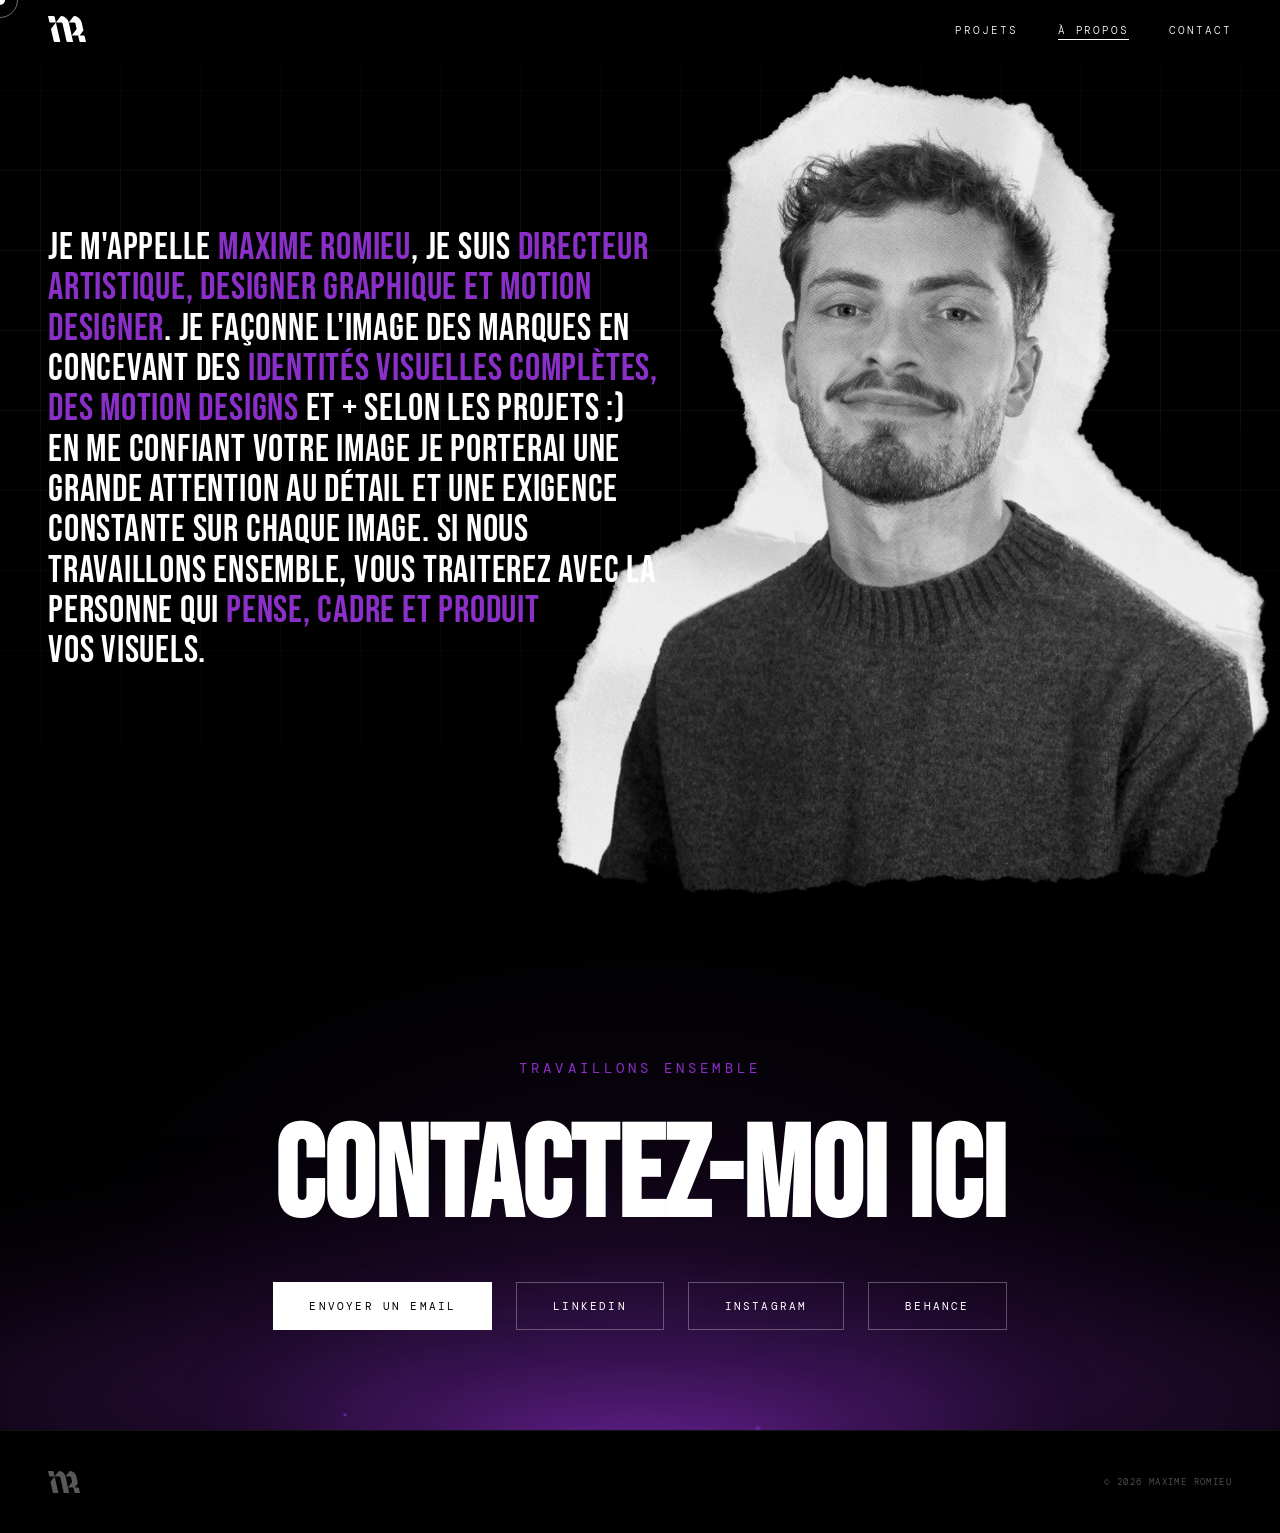
==== a-propos.html @ 995677d9 "Patch 12 Avril" ====
<!DOCTYPE html>
<html lang="fr">
<head>
<meta charset="UTF-8">
<meta name="viewport" content="width=device-width, initial-scale=1.0">
<meta name="description" content="À propos de Maxime Romieu — Directeur Artistique, Designer Graphique et Motion Designer basé en France.">
<title>À propos | Maxime Romieu</title>
<link rel="icon" type="image/png" sizes="32x32" href="favicon.png">
<link rel="shortcut icon" href="favicon.png">
<link rel="apple-touch-icon" href="favicon.png">
<link rel="preconnect" href="https://fonts.googleapis.com">
<link rel="preconnect" href="https://fonts.gstatic.com" crossorigin>
<link href="https://fonts.googleapis.com/css2?family=Bebas+Neue&family=Cormorant+Garamond:ital,wght@0,300;0,400;1,300;1,400&family=DM+Mono:wght@300;400;500&family=Playfair+Display:ital,wght@1,900&display=swap" rel="stylesheet">
<link rel="stylesheet" href="style.css">
<style>
@font-face{font-family:'Piepie';src:url('fonts/Piepie-W01-Regular.ttf') format('truetype');font-weight:400;font-style:normal}
@font-face{font-family:'SloopScriptPro';src:url('fonts/sloop-script-pro-bold.otf') format('opentype');font-weight:700;font-style:normal}
@font-face{font-family:'NeueHaasGrotesk';src:url('fonts/NeueHaasDisplayMediu.ttf') format('truetype');font-weight:500;font-style:normal}
*,*::before,*::after{margin:0;padding:0;box-sizing:border-box}
:root{--bg:#000000;--cream:#ffffff;--warm:#e06060;--accent:#8b2fc9;--dark:#1a1714}
html{scroll-behavior:smooth}
body{background:var(--bg);color:var(--cream);font-family:'Cormorant Garamond',serif;cursor:none;overflow-x:hidden}
#cursor{position:fixed;width:10px;height:10px;background:var(--cream);border-radius:50%;pointer-events:none;z-index:9999;transform:translate(-50%,-50%);transition:transform .1s,width .3s,height .3s;mix-blend-mode:difference}
#cursor-ring{position:fixed;width:36px;height:36px;border:1px solid rgba(232,224,213,.5);border-radius:50%;pointer-events:none;z-index:9998;transform:translate(-50%,-50%);transition:transform .18s ease-out,width .3s,height .3s}
body:has(a:hover) #cursor{width:6px;height:6px}
body:has(a:hover) #cursor-ring{width:60px;height:60px;border-color:var(--accent)}
nav{position:fixed;top:0;width:100%;z-index:100;display:flex;justify-content:space-between;align-items:center;padding:16px 48px;background:#000}
.nav-logo{text-decoration:none;display:flex;align-items:center}.nav-logo-img{height:26px;width:auto;display:block}
.nav-links{display:flex;gap:40px;list-style:none;margin-left:auto}
.nav-links a{font-family:'DM Mono',monospace;font-size:.68rem;font-weight:300;letter-spacing:.18em;text-transform:uppercase;color:var(--cream);text-decoration:none;position:relative;transition:color .3s}
.nav-links a::after{content:'';position:absolute;bottom:-3px;left:0;width:0;height:1px;background:var(--cream);transition:width .4s ease}
.nav-links a:hover::after,.nav-links a.active::after{width:100%}
.nav-links a.active{color:var(--cream)}
.nav-cta{font-family:'DM Mono',monospace;font-size:.65rem;letter-spacing:.2em;text-transform:uppercase;color:var(--bg);background:var(--cream);padding:10px 20px;text-decoration:none;transition:background .3s,color .3s}
.nav-cta:hover{background:var(--accent);color:var(--cream)}

/* ── HERO ── */
#about-hero{min-height:100vh;display:flex;flex-direction:column;justify-content:flex-end;padding:0 48px 80px;position:relative;overflow:hidden;isolation:isolate;background:#000}
.hero-bg{position:absolute;inset:0;background:linear-gradient(to bottom,transparent 45%,#000 100%);z-index:0}
.hero-grid{position:absolute;inset:0;background-image:linear-gradient(rgba(232,224,213,.05) 1px,transparent 1px),linear-gradient(90deg,rgba(232,224,213,.05) 1px,transparent 1px);background-size:80px 80px;background-position:center center;z-index:0;-webkit-mask-image:linear-gradient(to bottom,transparent 0%,black 20%,black 45%,transparent 100%);mask-image:linear-gradient(to bottom,transparent 0%,black 20%,black 45%,transparent 100%)}
.hero-flicker-a,.hero-flicker-b,.hero-flicker-c{position:absolute;bottom:-80px;left:50%;transform:translateX(-50%);border-radius:50%;pointer-events:none}
.hero-flicker-a{width:140%;height:320px;background:rgba(139,47,201,.28);filter:blur(100px);animation:flicker1 12s ease-in-out infinite}
.hero-flicker-b{width:900px;height:200px;background:rgba(139,47,201,.38);filter:blur(75px);animation:flicker2 9s ease-in-out infinite}
.hero-flicker-c{width:460px;height:120px;background:rgba(139,47,201,.5);filter:blur(50px);animation:flicker3 7s ease-in-out infinite}
#hero-embers-canvas{position:absolute;inset:0;width:100%;height:100%;pointer-events:none;z-index:2}
.hero-deco{position:absolute;left:-2%;bottom:-4%;height:clamp(14rem,54vw,56rem);width:auto;opacity:.18;z-index:0;pointer-events:none;user-select:none}
.hero-profile{position:absolute;right:0;bottom:0;height:92%;width:auto;object-fit:contain;object-position:bottom right;z-index:1;opacity:0;animation:fadeIn 1.2s .4s forwards;pointer-events:none;transform-origin:center center;transition:transform .12s ease-out;will-change:transform}
.hero-profile-overlay{position:absolute;right:0;bottom:0;height:92%;width:50%;z-index:4;cursor:none}

/* ── ABOUT CONTENT ── */
.about-eyebrow{font-family:'Bebas Neue',sans-serif;font-size:clamp(4rem,8vw,9rem);line-height:.9;letter-spacing:.04em;color:var(--cream);margin-bottom:16px}
.about-content{position:absolute;top:50%;transform:translateY(-50%);left:48px;max-width:48%;z-index:3}
.about-bio p{font-family:'Bebas Neue',sans-serif;font-size:clamp(1.6rem,3vw,2.8rem);line-height:1.05;letter-spacing:.02em;color:var(--cream)}
.about-bio em{font-style:normal;color:var(--accent)}

/* ── IDENTITY STRIP ── */
.about-identity{padding:80px 48px;text-align:right;position:relative;border-top:1px solid rgba(232,224,213,.08)}
.about-identity-name{font-family:'Bebas Neue',sans-serif;font-size:clamp(3rem,7vw,8rem);line-height:.9;letter-spacing:.02em;color:var(--cream)}
.about-identity-role{font-family:'Cormorant Garamond',serif;font-style:italic;font-size:clamp(1rem,1.8vw,1.4rem);color:var(--warm);margin-top:10px}

/* ── CONTACT ── */
#contact{padding:160px 48px 100px;text-align:center;position:relative;overflow:hidden}
.contact-bg{position:absolute;inset:0;background:radial-gradient(ellipse at 50% 70%,rgba(139,47,201,.12) 0%,transparent 65%)}
.contact-flicker-a,.contact-flicker-b,.contact-flicker-c{position:absolute;bottom:-80px;left:50%;transform:translateX(-50%);border-radius:50%;pointer-events:none}
.contact-flicker-a{width:120%;height:220px;background:rgba(139,47,201,.28);filter:blur(80px);animation:flicker1 12s ease-in-out infinite}
.contact-flicker-b{width:700px;height:140px;background:rgba(139,47,201,.38);filter:blur(60px);animation:flicker2 9s ease-in-out infinite}
.contact-flicker-c{width:340px;height:80px;background:rgba(139,47,201,.5);filter:blur(40px);animation:flicker3 7s ease-in-out infinite}
#embers-canvas{position:absolute;inset:0;width:100%;height:100%;pointer-events:none;z-index:2}
.contact-eyebrow{font-family:'DM Mono',monospace;font-size:.85rem;letter-spacing:.3em;text-transform:uppercase;color:var(--accent);margin-bottom:48px}
.contact-title{font-family:'Bebas Neue',sans-serif;font-size:clamp(4rem,10vw,12rem);line-height:.85;color:var(--cream);margin-bottom:48px;position:relative;z-index:1}
.contact-links{display:flex;gap:24px;justify-content:center;flex-wrap:wrap;position:relative;z-index:1}
.contact-btn{display:inline-flex;align-items:center;gap:10px;font-family:'DM Mono',monospace;font-size:.68rem;letter-spacing:.2em;text-transform:uppercase;color:var(--bg);background:var(--cream);padding:16px 36px;text-decoration:none;transition:background .3s,color .3s,transform .3s}
.contact-btn:hover{background:var(--accent);color:var(--cream);transform:translateY(-2px)}
.contact-btn.outline{background:transparent;color:var(--cream);border:1px solid rgba(255,255,255,.3)}
.contact-btn.outline:hover{background:var(--accent);color:var(--cream);border-color:var(--accent)}

/* ── FOOTER ── */
footer{padding:40px 48px;border-top:1px solid rgba(232,224,213,.08);display:flex;justify-content:space-between;align-items:center}
.footer-logo{height:22px;width:auto;opacity:.35;filter:brightness(10)}
footer p{font-family:'DM Mono',monospace;font-size:.58rem;letter-spacing:.15em;color:rgba(255,255,255,.3);text-transform:uppercase}

/* ── REVEAL ── */
.reveal{opacity:0;transform:translateY(24px);transition:opacity .8s ease,transform .8s ease}
.reveal.visible{opacity:1;transform:translateY(0)}
.reveal-delay-1{transition-delay:.12s}
.reveal-delay-2{transition-delay:.22s}

/* ── ANIMATIONS ── */
@keyframes fadeIn{to{opacity:1}}
@keyframes flicker1{0%{opacity:.28;transform:translateX(-50%) scaleX(1)}8%{opacity:.22;transform:translateX(-51%) scaleX(.97)}19%{opacity:.3;transform:translateX(-49%) scaleX(1.03)}27%{opacity:.18;transform:translateX(-52%) scaleX(.93)}41%{opacity:.26;transform:translateX(-50%) scaleX(1.01)}55%{opacity:.14;transform:translateX(-51%) scaleX(.96)}63%{opacity:.3;transform:translateX(-49%) scaleX(1.04)}74%{opacity:.2;transform:translateX(-50%) scaleX(.98)}88%{opacity:.28;transform:translateX(-51%) scaleX(1.02)}100%{opacity:.28;transform:translateX(-50%) scaleX(1)}}
@keyframes flicker2{0%{opacity:.4;transform:translateX(-50%) scaleX(1)}11%{opacity:.28;transform:translateX(-51%) scaleX(.92)}24%{opacity:.44;transform:translateX(-48%) scaleX(1.06)}36%{opacity:.22;transform:translateX(-52%) scaleX(.9)}49%{opacity:.38;transform:translateX(-50%) scaleX(1.03)}61%{opacity:.18;transform:translateX(-51%) scaleX(.95)}73%{opacity:.42;transform:translateX(-49%) scaleX(1.05)}86%{opacity:.24;transform:translateX(-50%) scaleX(.97)}100%{opacity:.4;transform:translateX(-50%) scaleX(1)}}
@keyframes flicker3{0%{opacity:.55;transform:translateX(-50%) scaleX(1)}14%{opacity:.32;transform:translateX(-49%) scaleX(.88)}29%{opacity:.6;transform:translateX(-51%) scaleX(1.09)}43%{opacity:.28;transform:translateX(-50%) scaleX(.92)}58%{opacity:.5;transform:translateX(-49%) scaleX(1.06)}70%{opacity:.22;transform:translateX(-51%) scaleX(.86)}84%{opacity:.55;transform:translateX(-50%) scaleX(1.08)}100%{opacity:.55;transform:translateX(-50%) scaleX(1)}}

.burger{display:none;flex-direction:column;justify-content:space-between;width:28px;height:18px;background:none;border:none;cursor:pointer;padding:0;z-index:101}
.burger span{display:block;width:100%;height:1px;background:var(--cream);transition:transform .35s cubic-bezier(.16,1,.3,1),opacity .25s,width .35s}
.burger.active span:nth-child(1){transform:translateY(8.5px) rotate(45deg)}
.burger.active span:nth-child(2){opacity:0;width:0}
.burger.active span:nth-child(3){transform:translateY(-8.5px) rotate(-45deg)}
.mobile-menu{position:fixed;inset:0;z-index:99;background:#000;display:flex;flex-direction:column;align-items:center;justify-content:center;pointer-events:none;opacity:0;transform:translateY(-12px);transition:opacity .4s cubic-bezier(.16,1,.3,1),transform .4s cubic-bezier(.16,1,.3,1)}
.mobile-menu.open{opacity:1;transform:translateY(0);pointer-events:all}
.mobile-links{list-style:none;display:flex;flex-direction:column;align-items:center;gap:8px;margin-bottom:48px}
.mobile-link{font-family:'Bebas Neue',sans-serif;font-size:clamp(3rem,14vw,5.5rem);line-height:1;letter-spacing:.04em;color:var(--cream);text-decoration:none;display:block;transition:color .25s}
.mobile-link:hover{color:var(--accent)}
.mobile-cta{font-family:'DM Mono',monospace;font-size:.65rem;letter-spacing:.2em;text-transform:uppercase;color:var(--bg);background:var(--cream);padding:14px 32px;text-decoration:none;transition:background .3s,color .3s}
.mobile-cta:hover{background:var(--accent);color:var(--cream)}
@media(max-width:768px){
  #cursor,#cursor-ring{display:none}
  body{cursor:auto}
  .hero-profile-overlay{display:none}
  nav{padding:20px 24px}.nav-links{display:none}.nav-cta{display:none}.burger{display:flex}
  #about-hero{padding:100px 24px 60px;min-height:auto;flex-direction:column;justify-content:flex-start}
  .hero-profile{position:relative;right:auto;bottom:auto;width:90%;height:auto;margin:24px auto 0;opacity:1;animation:none}
  .about-content{position:relative;top:auto;transform:none;left:auto;max-width:100%;padding-top:96px}
  .about-bio p{font-size:clamp(1.05rem,4.2vw,1.4rem);line-height:1.5;text-align:justify}
  .about-socials{flex-direction:column}
  .about-identity{padding:60px 24px;text-align:center}
  #contact{padding:100px 24px 80px}
  footer{padding:32px 24px;flex-direction:column;gap:20px;text-align:center}
}
</style>
</head>
<body>
<div id="cursor"></div>
<div id="cursor-ring"></div>
<nav>
  <a href="index.html" class="nav-logo"><img src="SVG/logo.svg" alt="Maxime Romieu" class="nav-logo-img"></a>
  <ul class="nav-links">
    <li><a href="index.html#work">Projets</a></li>
    <li><a href="a-propos.html" class="active">À propos</a></li>
    <li><a href="index.html#contact">Contact</a></li>
  </ul>
  <button class="burger" id="burger" aria-label="Menu" aria-expanded="false">
    <span></span><span></span><span></span>
  </button>
</nav>
<div class="mobile-menu" id="mobile-menu" aria-hidden="true">
  <ul class="mobile-links">
    <li><a href="index.html#work" class="mobile-link">Projets</a></li>
    <li><a href="a-propos.html" class="mobile-link">À propos</a></li>
    <li><a href="index.html#contact" class="mobile-link">Contact</a></li>
  </ul>
  <a href="https://www.behance.net/maximeromieu" target="_blank" rel="noopener" class="mobile-cta">Voir Behance</a>
</div>

<section id="about-hero">
  <div class="hero-bg"></div>
  <div class="hero-grid"></div>
<img src="profile cutted paper.webp" alt="Maxime Romieu" class="hero-profile">

  <div class="about-content">
<div class="about-bio reveal reveal-delay-1">
      <p>Je m'appelle <span id="name-anim" style="color:#8b2fc9">Maxime Romieu</span>, je suis <span style="color:#8b2fc9">Directeur Artistique, Designer Graphique et Motion Designer</span>. Je façonne l'image des marques en concevant des <span style="color:#8b2fc9">identités visuelles complètes, des Motion Designs</span> et + selon les projets&nbsp;:)<br>En me confiant votre image je porterai une grande attention au détail et une exigence constante sur chaque image. Si nous travaillons ensemble, vous traiterez avec la personne qui <em>pense, cadre et produit</em> vos visuels.</p>
    </div>
  </div>
</section>

<section id="contact">
  <div class="contact-bg"></div>
  <p class="contact-eyebrow reveal">Travaillons ensemble</p>
  <h2 class="contact-title reveal">Contactez-moi ici</h2>
  <div class="contact-flicker-a"></div>
  <div class="contact-flicker-b"></div>
  <div class="contact-flicker-c"></div>
  <canvas id="embers-canvas"></canvas>
  <div class="contact-links reveal reveal-delay-1">
    <a href="mailto:mromieupro@gmail.com" class="contact-btn">Envoyer un email</a>
    <a href="https://www.linkedin.com/in/maximeromieu/" target="_blank" rel="noopener" class="contact-btn outline">LinkedIn</a>
    <a href="https://instagram.com/maxime.romieu" target="_blank" rel="noopener" class="contact-btn outline">Instagram</a>
    <a href="https://www.behance.net/maximeromieu" target="_blank" rel="noopener" class="contact-btn outline">Behance</a>
  </div>
</section>

<footer>
  <img src="SVG/logo.svg" alt="Maxime Romieu" class="footer-logo">
  <p>&copy; 2026 Maxime Romieu</p>
</footer>

<script>
// Burger menu
(function(){
  var burger=document.getElementById('burger');
  var menu=document.getElementById('mobile-menu');
  if(!burger||!menu)return;
  function toggleMenu(open){
    burger.classList.toggle('active',open);
    menu.classList.toggle('open',open);
    burger.setAttribute('aria-expanded',open);
    menu.setAttribute('aria-hidden',!open);
    document.body.style.overflow=open?'hidden':'';
  }
  burger.addEventListener('click',function(){toggleMenu(!menu.classList.contains('open'));});
  menu.querySelectorAll('.mobile-link,.mobile-cta').forEach(function(el){
    el.addEventListener('click',function(){toggleMenu(false);});
  });
})();
// Curseur personnalisé
const cursor=document.getElementById('cursor');
const ring=document.getElementById('cursor-ring');
let mx=0,my=0,rx=0,ry=0;
document.addEventListener('mousemove',function(e){mx=e.clientX;my=e.clientY;});
function animateCursor(){cursor.style.left=mx+'px';cursor.style.top=my+'px';rx+=(mx-rx)*.12;ry+=(my-ry)*.12;ring.style.left=rx+'px';ring.style.top=ry+'px';requestAnimationFrame(animateCursor);}
animateCursor();
// Animations au défilement
const io=new IntersectionObserver(function(entries){entries.forEach(function(e){if(e.isIntersecting)e.target.classList.add('visible');});},{threshold:.12});
document.querySelectorAll('.reveal').forEach(function(el){io.observe(el);});
// Braises
function initEmbers(canvasId,section,faClass,fbClass,fcClass){
  var canvas=document.getElementById(canvasId);
  if(!canvas||!section)return;
  var ctx=canvas.getContext('2d');
  var embers=[];
  function resize(){canvas.width=canvas.offsetWidth;canvas.height=canvas.offsetHeight;}
  resize();
  window.addEventListener('resize',resize);
  var fa=section.querySelector(faClass);
  var fb=section.querySelector(fbClass);
  var fc=section.querySelector(fcClass);
  var mouseX=-1,mouseY=-1;
  var tlx=50,tly=0,clx=50,cly=0;
  section.addEventListener('mousemove',function(e){
    var r=canvas.getBoundingClientRect();
    mouseX=e.clientX-r.left;mouseY=e.clientY-r.top;
    tlx=(mouseX/canvas.width)*100;
    tly=((mouseY/canvas.height)-1)*60;
  });
  section.addEventListener('mouseleave',function(){mouseX=-1;mouseY=-1;tlx=50;tly=0;});
  function spawn(){
    embers.push({x:canvas.width*(.2+Math.random()*.6),y:canvas.height+4,vx:(Math.random()-.5)*.4,vy:-(Math.random()*.6+.3),size:Math.random()*2.6+.7,opacity:Math.random()*.5+.3,drift:Math.random()*Math.PI*2,driftSpeed:Math.random()*.015+.005,life:1});
  }
  var spawnTimer=0;
  function tick(){
    ctx.clearRect(0,0,canvas.width,canvas.height);
    clx+=(tlx-clx)*.04;cly+=(tly-cly)*.04;
    var ox=(clx-50)*0.55;
    if(fa)fa.style.transform='translateX(calc(-50% + '+ox.toFixed(1)+'px)) translateY('+cly.toFixed(1)+'px)';
    if(fb)fb.style.transform='translateX(calc(-50% + '+(ox*.7).toFixed(1)+'px)) translateY('+(cly*.6).toFixed(1)+'px)';
    if(fc)fc.style.transform='translateX(calc(-50% + '+(ox*.4).toFixed(1)+'px)) translateY('+(cly*.3).toFixed(1)+'px)';
    spawnTimer++;
    if(spawnTimer>13){spawnTimer=0;if(Math.random()<.75)spawn();}
    for(var i=embers.length-1;i>=0;i--){
      var e=embers[i];
      e.drift+=e.driftSpeed;
      e.x+=e.vx+Math.sin(e.drift)*.35;e.y+=e.vy;e.life-=.004;
      if(e.life<=0||e.y<-10){embers.splice(i,1);continue;}
      if(mouseX>=0){var mdx=e.x-mouseX,mdy=e.y-mouseY,mdist=Math.sqrt(mdx*mdx+mdy*mdy);if(mdist<140&&mdist>0){var f=(.5/mdist);e.vx+=mdx*f*.06;e.vy+=mdy*f*.06;}}
      var alpha=e.life*e.opacity;
      ctx.beginPath();ctx.arc(e.x,e.y,e.size,0,Math.PI*2);
      ctx.fillStyle='rgba(139,47,201,'+alpha.toFixed(3)+')';
      ctx.fill();
    }
    requestAnimationFrame(tick);
  }
  tick();
}
initEmbers('embers-canvas',document.getElementById('contact'),'.contact-flicker-a','.contact-flicker-b','.contact-flicker-c');
// Tilt 3D sur la photo de profil
(function(){
  var profile=document.querySelector('.hero-profile');
  if(!profile)return;
  var overlay=document.createElement('div');
  overlay.className='hero-profile-overlay';
  document.getElementById('about-hero').appendChild(overlay);
  overlay.addEventListener('mousemove',function(e){
    var r=overlay.getBoundingClientRect();
    var x=(e.clientX-r.left)/r.width-0.5;
    var y=(e.clientY-r.top)/r.height-0.5;
    profile.style.transform='perspective(3000px) rotateY('+(-x*6)+'deg) rotateX('+(y*4)+'deg)';
  });
  overlay.addEventListener('mouseleave',function(){
    profile.style.transform='perspective(3000px) rotateY(0deg) rotateX(0deg)';
  });
})();
// Anti-veuves
(function(){
  function fixWidow(el){
    var w=document.createTreeWalker(el,NodeFilter.SHOW_TEXT);
    var last=null;
    while(w.nextNode())last=w.currentNode;
    if(last)last.textContent=last.textContent.replace(/\s+(\S+)\s*$/,'\u00A0$1');
  }
  document.querySelectorAll('.about-bio p,.contact-title').forEach(fixWidow);
})();
document.addEventListener('contextmenu',function(e){if(e.target.tagName==='IMG')e.preventDefault();});
document.addEventListener('dragstart',function(e){if(e.target.tagName==='IMG')e.preventDefault();});
</script>
</body>
</html>
---- style.css ----
.highlight-red { color: #8b2fc9; }
.hero-title span:nth-child(3) { color: #8b2fc9; }


/* ── RESET ── */
*, *::before, *::after { box-sizing: border-box; margin: 0; padding: 0; }
img { -webkit-user-drag: none; user-select: none; }

/* ── VARIABLES ── */
:root {
  --bg: #000000;
  --paper: #141414;
  --line: #2a2a2a;
  --accent: #8b2fc9;
  --text: #ffffff;
  --muted: #6b6760;
  --serif: 'DM Serif Display', Georgia, serif;
  --mono: 'DM Mono', 'Courier New', monospace;
}

/* ── BASE ── */
html { scroll-behavior: smooth; }

body {
  background: var(--bg);
  color: var(--text);
  font-family: var(--mono);
  min-height: 100vh;
  overflow-x: hidden;
}


/* ── LAYOUT ── */
.wrapper {
  max-width: 960px;
  margin: 0 auto;
  padding: 60px 40px 100px;
  position: relative;
  z-index: 1;
}

/* ── HEADER ── */
header {
  display: grid;
  grid-template-columns: 1fr 180px;
  gap: 40px;
  align-items: end;
  border-bottom: 1px solid var(--line);
  padding-bottom: 48px;
  margin-bottom: 64px;
  animation: fadeUp .8s ease both;
}

.header-text { display: flex; flex-direction: column; gap: 12px; }

.eyebrow {
  font-size: 11px;
  font-weight: 500;
  letter-spacing: .25em;
  text-transform: uppercase;
  color: var(--accent);
}

h1.name {
  font-family: var(--serif);
  font-size: clamp(48px, 8vw, 80px);
  font-weight: 400;
  line-height: .95;
}
h1.name em { font-style: italic; color: var(--accent); }

.tagline {
  font-size: 13px;
  color: var(--muted);
  letter-spacing: .05em;
  margin-top: 4px;
}

.contact-chip {
  display: inline-flex;
  align-items: center;
  gap: 8px;
  background: var(--paper);
  border: 1px solid var(--line);
  border-radius: 999px;
  padding: 6px 16px;
  font-size: 12px;
  color: var(--muted);
  margin-top: 16px;
  width: fit-content;
  text-decoration: none;
  transition: border-color .2s, color .2s;
}
.contact-chip:hover { border-color: var(--accent); color: var(--accent); }
.contact-chip::before { content: '✉'; font-size: 11px; }

/* ── PHOTO ── */
.photo-frame { position: relative; width: 180px; height: 220px; }
.photo-frame::before {
  content: '';
  position: absolute;
  inset: -8px -8px 8px 8px;
  border: 1px solid var(--accent);
  border-radius: 4px;
  z-index: 0;
}
.photo-frame img {
  position: relative; z-index: 1;
  width: 100%; height: 100%;
  object-fit: cover; border-radius: 4px;
  filter: grayscale(10%) contrast(1.05);
}
.photo-placeholder {
  position: relative; z-index: 1;
  width: 100%; height: 100%;
  background: var(--paper);
  border: 1px solid var(--line);
  border-radius: 4px;
  display: flex; align-items: center; justify-content: center;
  flex-direction: column; gap: 8px;
  color: var(--muted); font-size: 11px; letter-spacing: .1em;
}
.photo-placeholder .icon { font-size: 32px; opacity: .4; }

/* ── SECTION LABEL ── */
.section-label {
  display: flex; align-items: center; gap: 12px; margin-bottom: 36px;
}
.section-label span {
  font-size: 10px; font-weight: 500;
  letter-spacing: .3em; text-transform: uppercase; color: var(--muted);
}
.section-label::after { content: ''; flex: 1; height: 1px; background: var(--line); }

/* ── PROJECTS GRID ── */
.projects-section { margin-bottom: 64px; animation: fadeUp .8s .15s ease both; }

.projects-grid {
  display: grid;
  grid-template-columns: repeat(3, 1fr);
  gap: 2px;
}

.project-card {
  position: relative; overflow: hidden;
  aspect-ratio: 4/3; cursor: pointer;
  background: var(--paper);
  display: block; border: none; padding: 0; outline: none;
}
.project-card.featured { grid-column: 1/-1; aspect-ratio: 16/6; }

.project-card img {
  width: 100%; height: 100%;
  object-fit: cover; display: block;
  transition: transform .7s cubic-bezier(.25,.46,.45,.94), filter .7s;
  filter: grayscale(30%) brightness(.85);
  pointer-events: none;
}
.project-card:hover img { transform: scale(1.08); filter: grayscale(0%) brightness(1.05); }

/* Shimmer */
.project-card::after {
  content: '';
  position: absolute; inset: 0;
  background: linear-gradient(115deg, transparent 40%, rgba(139,47,201,.07) 50%, transparent 60%);
  transform: translateX(-100%);
  pointer-events: none; z-index: 3; transition: transform 0s;
}
.project-card:hover::after { transform: translateX(100%); transition: transform .6s ease; }

/* Accent borders */
.b-top, .b-bot {
  position: absolute; left: 0; right: 0; height: 2px;
  background: var(--accent); z-index: 4; transform: scaleX(0);
  transition: transform .4s cubic-bezier(.25,.46,.45,.94);
}
.b-top { top: 0; transform-origin: left; }
.b-bot { bottom: 0; transform-origin: right; }
.project-card:hover .b-top,
.project-card:hover .b-bot { transform: scaleX(1); }

/* Bottom strip */
.project-strip {
  position: absolute; bottom: 0; left: 0; right: 0;
  padding: 12px 16px;
  background: linear-gradient(to top, rgba(0,0,0,.75), transparent);
  display: flex; align-items: flex-end; justify-content: space-between;
  z-index: 1; transition: opacity .3s; pointer-events: none;
}
.project-card:hover .project-strip { opacity: 0; }

.proj-name { font-family: var(--serif); font-size: 15px; font-weight: 400; color: #fff; line-height: 1.2; }
.project-card.featured .proj-name { font-size: 24px; }
.proj-stats { display: flex; gap: 10px; font-size: 10px; color: rgba(255,255,255,.5); white-space: nowrap; }

/* Overlay */
.project-overlay {
  position: absolute; inset: 0;
  background: linear-gradient(to top, rgba(0,0,0,.92) 0%, rgba(0,0,0,.3) 45%, transparent 100%);
  opacity: 0; transition: opacity .45s;
  display: flex; flex-direction: column; justify-content: flex-end;
  padding: 24px; z-index: 2; pointer-events: none;
}
.project-card:hover .project-overlay { opacity: 1; }

.ov-tag {
  display: inline-block;
  background: rgba(139,47,201,.15); color: var(--accent);
  border: 1px solid rgba(139,47,201,.3);
  font-size: 9px; letter-spacing: .15em; text-transform: uppercase;
  padding: 3px 8px; border-radius: 2px;
  margin-bottom: 8px; width: fit-content;
  transform: translateY(12px); opacity: 0;
  transition: transform .35s .05s ease, opacity .35s .05s ease;
}
.ov-title {
  font-family: var(--serif); font-size: 18px; color: #fff; line-height: 1.2;
  transform: translateY(14px); opacity: 0;
  transition: transform .35s .1s ease, opacity .35s .1s ease;
}
.project-card.featured .ov-title { font-size: 26px; }
.ov-cta {
  display: inline-flex; align-items: center; gap: 6px;
  background: var(--accent); color: #0e0e0e;
  font-family: var(--mono); font-size: 10px; font-weight: 500;
  letter-spacing: .15em; text-transform: uppercase;
  padding: 8px 16px; border-radius: 2px;
  margin-top: 12px; width: fit-content;
  transform: translateY(14px); opacity: 0;
  transition: transform .35s .16s ease, opacity .35s .16s ease;
}
.project-card:hover .ov-tag,
.project-card:hover .ov-title,
.project-card:hover .ov-cta { transform: translateY(0); opacity: 1; }

/* ── LIGHTBOX ── */
.lightbox {
  position: fixed; inset: 0; z-index: 1000;
  display: flex; align-items: center; justify-content: center;
  pointer-events: none; opacity: 0; transition: opacity .4s ease;
}
.lightbox.open { opacity: 1; pointer-events: all; }

.lb-backdrop {
  position: absolute; inset: 0;
  background: rgba(0,0,0,.85);
  backdrop-filter: blur(6px);
}
.lb-panel {
  position: relative; z-index: 1;
  width: min(92vw, 980px); max-height: 92vh;
  background: var(--paper); border: 1px solid var(--line);
  border-radius: 4px; overflow: hidden;
  display: flex; flex-direction: column;
  transform: translateY(32px) scale(.97);
  transition: transform .4s cubic-bezier(.25,.46,.45,.94);
}
.lightbox.open .lb-panel { transform: translateY(0) scale(1); }

.lb-close {
  position: absolute; top: 20px; right: 20px; z-index: 10;
  background: var(--bg); border: 1px solid var(--line);
  color: var(--muted); width: 36px; height: 36px;
  border-radius: 50%; font-size: 18px; cursor: pointer;
  display: flex; align-items: center; justify-content: center;
  transition: border-color .2s, color .2s;
  font-family: var(--mono);
}
.lb-close:hover { border-color: var(--accent); color: var(--accent); }

.lb-hero { width: 100%; aspect-ratio: 16/7; overflow: hidden; flex-shrink: 0; }
.lb-hero img { width: 100%; height: 100%; object-fit: cover; display: block; }

.lb-body {
  overflow-y: auto; padding: 36px 40px 48px;
  scrollbar-width: thin; scrollbar-color: var(--line) transparent;
}
.lb-meta { display: flex; align-items: center; gap: 12px; margin-bottom: 20px; }
.lb-tag {
  background: rgba(139,47,201,.12); color: var(--accent);
  border: 1px solid rgba(139,47,201,.3);
  font-size: 9px; letter-spacing: .2em; text-transform: uppercase;
  padding: 4px 10px; border-radius: 2px;
}
.lb-date { font-size: 11px; color: var(--muted); }
.lb-title {
  font-family: var(--serif);
  font-size: clamp(28px, 4vw, 44px);
  font-weight: 400; line-height: 1;
  margin-bottom: 20px; color: var(--text);
}
.lb-desc {
  font-size: 13px; line-height: 1.8; color: #a09c95;
  max-width: 680px; margin-bottom: 36px;
  border-left: 2px solid var(--accent);
  padding-left: 20px;
}
.lb-images { display: flex; flex-direction: column; gap: 3px; }
.lb-images img { width: 100%; display: block; border-radius: 2px; }
.lb-images-grid { display: grid; grid-template-columns: 1fr 1fr; gap: 3px; }

.lb-footer {
  display: flex; align-items: center; justify-content: space-between;
  padding-top: 28px; margin-top: 36px;
  border-top: 1px solid var(--line);
}
.lb-stats { display: flex; gap: 20px; font-size: 12px; color: var(--muted); }
.lb-behance {
  display: inline-flex; align-items: center; gap: 8px;
  background: transparent; border: 1px solid var(--line);
  color: var(--muted); font-family: var(--mono);
  font-size: 10px; letter-spacing: .15em; text-transform: uppercase;
  padding: 8px 16px; border-radius: 2px; text-decoration: none;
  transition: border-color .2s, color .2s;
}
.lb-behance:hover { border-color: var(--accent); color: var(--accent); }

.lb-nav {
  position: absolute; top: 50%; transform: translateY(-50%);
  z-index: 10; background: var(--bg); border: 1px solid var(--line);
  color: var(--muted); width: 40px; height: 40px;
  border-radius: 50%; font-size: 22px; cursor: pointer;
  display: flex; align-items: center; justify-content: center;
  transition: border-color .2s, color .2s; font-family: var(--mono);
}
.lb-nav:hover { border-color: var(--accent); color: var(--accent); }
.lb-prev { left: -20px; }
.lb-next { right: -20px; }

/* ── LINKS ── */
.links-section { margin-bottom: 64px; animation: fadeUp .8s .25s ease both; }
.links-grid { display: flex; gap: 16px; flex-wrap: wrap; }

.link-card {
  display: flex; align-items: center; gap: 12px;
  background: var(--paper); border: 1px solid var(--line);
  border-radius: 6px; padding: 16px 20px;
  text-decoration: none; color: var(--text); font-size: 13px;
  transition: border-color .2s, transform .2s, background .2s;
  flex: 1; min-width: 200px;
}
.link-card:hover { border-color: var(--accent); background: #1a1a14; transform: translateY(-2px); }
.link-icon { width: 36px; height: 36px; border-radius: 6px; background: var(--line); display: flex; align-items: center; justify-content: center; font-size: 16px; }
.link-name { font-weight: 500; letter-spacing: .05em; }
.link-handle { font-size: 11px; color: var(--muted); }
.link-arrow { margin-left: auto; color: var(--muted); font-size: 16px; transition: transform .2s, color .2s; }
.link-card:hover .link-arrow { transform: translate(3px,-3px); color: var(--accent); }

/* ── FOOTER ── */
footer {
  border-top: 1px solid var(--line); padding-top: 28px;
  display: flex; justify-content: space-between; align-items: center;
  animation: fadeUp .8s .35s ease both;
}
footer p { font-size: 11px; color: var(--muted); letter-spacing: .1em; }
.footer-dot { width: 6px; height: 6px; background: var(--accent); border-radius: 50%; animation: pulse 2s infinite; }

/* ── ANIMATIONS ── */
@keyframes fadeUp {
  from { opacity: 0; transform: translateY(20px); }
  to   { opacity: 1; transform: translateY(0); }
}
@keyframes pulse {
  0%, 100% { opacity: 1; transform: scale(1); }
  50%       { opacity: .4; transform: scale(1.4); }
}

/* ── RESPONSIVE ── */
@media (max-width: 700px) {
  .wrapper { padding: 40px 20px 80px; }
  header { grid-template-columns: 1fr; }
  .photo-frame { width: 120px; height: 150px; }
  .projects-grid { grid-template-columns: 1fr 1fr; }
  .project-card.featured { grid-column: 1/-1; aspect-ratio: 16/7; }
  .lb-panel { width: 98vw; max-height: 96vh; }
  .lb-body { padding: 24px 20px 36px; }
  .lb-images-grid { grid-template-columns: 1fr; }
  .lb-prev { left: 8px; } .lb-next { right: 8px; }
}
@media (max-width: 480px) {
  .projects-grid { grid-template-columns: 1fr; }
  .project-card.featured { aspect-ratio: 4/3; }
}

/* ═══════════════════════════════════════════════
   NAV PAGE PROJET
═══════════════════════════════════════════════ */
.nav-projet {
  position: fixed; top: 0; width: 100%; z-index: 100;
  display: flex; justify-content: space-between; align-items: center;
  padding: 28px 48px;
}
.nav-projet::before {
  content: ''; position: absolute; inset: 0; height: 160%;
  background: linear-gradient(to bottom, rgba(14,14,14,.35) 0%, rgba(14,14,14,.08) 50%, transparent 100%);
  backdrop-filter: blur(8px); -webkit-backdrop-filter: blur(8px);
  -webkit-mask-image: linear-gradient(to bottom, black 0%, transparent 100%);
  mask-image: linear-gradient(to bottom, black 0%, transparent 100%);
  pointer-events: none; z-index: -1;
}
.nav-logo-projet { display: flex; align-items: center; text-decoration: none; }
.nav-logo-img-projet { height: 26px; width: auto; display: block; }
.nav-projet-links { display: flex; gap: 40px; list-style: none; margin-left: auto; }
.nav-projet-links a { font-family: 'DM Mono', monospace; font-size: .68rem; font-weight: 300; letter-spacing: .18em; text-transform: uppercase; color: var(--text); text-decoration: none; position: relative; transition: color .3s; }
.nav-projet-links a::after { content: ''; position: absolute; bottom: -3px; left: 0; width: 0; height: 1px; background: var(--text); transition: width .4s ease; }
.nav-projet-links a:hover { color: var(--text); }
.nav-projet-links a:hover::after { width: 100%; }
.nav-projet .btn-behance { font-family: 'DM Mono', monospace; font-size: .65rem; letter-spacing: .2em; text-transform: uppercase; color: var(--bg); background: var(--text); padding: 10px 20px; text-decoration: none; transition: background .3s, color .3s; }
.nav-projet .btn-behance:hover { background: var(--accent); color: var(--text); }

.btn-retour {
  font-family: 'DM Mono', monospace;
  font-size: .65rem; letter-spacing: .18em; text-transform: uppercase;
  color: var(--muted); text-decoration: none;
  transition: color .25s;
}
.btn-retour:hover { color: var(--text); }

.btn-behance {
  font-family: 'DM Mono', monospace;
  font-size: .6rem; letter-spacing: .15em; text-transform: uppercase;
  color: var(--muted); text-decoration: none;
  border: 1px solid var(--line);
  padding: 7px 14px; border-radius: 2px;
  transition: border-color .25s, color .25s;
}
.btn-behance:hover { border-color: var(--accent); color: var(--accent); }

/* ═══════════════════════════════════════════════
   GRILLE PROJETS — index.html
═══════════════════════════════════════════════ */
.grille-projets {
  display: grid;
  grid-template-columns: repeat(3, 1fr);
  gap: 2px;
}

.carte-projet {
  position: relative; overflow: hidden;
  aspect-ratio: 4/3; display: block;
  text-decoration: none; background: #141414;
  cursor: pointer; isolation: isolate;
}
.carte-projet img {
  width: 100%; height: 100%;
  object-fit: cover; display: block;
  transition: transform .7s cubic-bezier(.25,.46,.45,.94);
}
.carte-projet:hover img { transform: scale(1.08); }

.carte-overlay {
  position: absolute; inset: 0;
  background: linear-gradient(to top, rgba(0,0,0,.92) 0%, rgba(0,0,0,.3) 45%, transparent 100%);
  opacity: 0; transition: opacity .45s;
  display: flex; flex-direction: column; justify-content: flex-end;
  padding: 24px; z-index: 2; gap: 4px;
}
.carte-projet:hover .carte-overlay { opacity: 1; }

.carte-overlay-cta {
  display: inline-flex; align-items: center; gap: 6px;
  background: var(--accent); color: #0e0e0e;
  font-family: 'DM Mono', monospace;
  font-size: 10px; font-weight: 500;
  letter-spacing: .15em; text-transform: uppercase;
  padding: 8px 16px; border-radius: 2px; width: fit-content;
  margin-top: 14px;
  transform: translateY(14px); opacity: 0;
  transition: transform .35s .16s ease, opacity .35s .16s ease;
}
.carte-projet:hover .carte-overlay-cta { transform: translateY(0); opacity: 1; }

.carte-titre {
  font-family: 'Bebas Neue', sans-serif;
  font-size: 22px; color: #fff; line-height: 1.2; font-weight: 400;
  text-transform: uppercase;
  transform: translateY(12px); opacity: 0;
  transition: transform .35s .05s ease, opacity .35s .05s ease;
}
.carte-categorie {
  font-family: 'DM Mono', monospace;
  font-size: 10px; color: rgba(255,255,255,.55);
  letter-spacing: .1em; text-transform: uppercase;
  transform: translateY(12px); opacity: 0;
  transition: transform .35s .1s ease, opacity .35s .1s ease;
}
.carte-projet:hover .carte-titre,
.carte-projet:hover .carte-categorie { transform: translateY(0); opacity: 1; }

/* ═══════════════════════════════════════════════
   PAGE PROJET — contenu
═══════════════════════════════════════════════ */
.projet-header {
  padding: 120px 48px 56px;
  max-width: 1200px; margin: 0 auto;
  border-bottom: none;
}
.projet-titre {
  font-family: 'Bebas Neue', sans-serif;
  font-size: clamp(4rem, 9vw, 10rem);
  line-height: .88; letter-spacing: .02em;
  text-transform: uppercase;
  color: var(--text); margin-bottom: 20px;
}
.projet-meta {
  display: flex; align-items: center; gap: 24px;
  font-family: 'DM Mono', monospace;
  font-size: .65rem; letter-spacing: .2em; text-transform: uppercase;
  margin-bottom: 24px;
}
.projet-categorie { color: var(--accent); }
.projet-annee { color: var(--muted); }

.projet-tags { display: flex; flex-wrap: wrap; gap: 8px; }

.tag {
  font-family: 'DM Mono', monospace;
  font-size: .58rem; letter-spacing: .18em; text-transform: uppercase;
  color: var(--muted); border: 1px solid var(--line);
  padding: 4px 12px; border-radius: 2px;
}

.projet-cover {
  width: 100%; display: block;
  height: auto;
}

.projet-description {
  max-width: 760px; margin: 64px auto;
  padding: 0 48px;
}
.projet-description p {
  font-family: 'Cormorant Garamond', serif;
  font-size: 1.15rem; line-height: 1.85;
  color: var(--text); font-style: italic;
  border-left: 2px solid var(--accent);
  padding-left: 24px;
}

.projet-video {
  width: 100%; margin-bottom: 4px;
}
.yt-wrapper {
  position: relative; width: 100%; aspect-ratio: 16/9;
}
.yt-wrapper iframe,
.yt-wrapper > div:first-child {
  position: absolute; inset: 0;
  width: 100% !important; height: 100% !important;
  border: none;
}
.yt-overlay {
  position: absolute; inset: 0;
  z-index: 1; cursor: pointer;
}
.yt-sound-btn {
  position: absolute; bottom: 20px; right: 20px;
  z-index: 2;
  font-family: 'DM Mono', monospace;
  font-size: .58rem; letter-spacing: .15em;
  color: #fff; background: rgba(0,0,0,.5);
  border: 1px solid rgba(255,255,255,.3);
  padding: 6px 14px; cursor: pointer;
  transition: background .2s, border-color .2s;
}
.yt-sound-btn:hover { background: rgba(0,0,0,.8); border-color: #fff; }

.projet-galerie {
  display: flex; flex-direction: column; gap: 4px;
}
.projet-galerie img,
.projet-galerie .projet-video-mp4 {
  width: 100%; display: block; object-fit: cover;
}
.projet-video-mp4 {
  width: 100%; display: block;
}
.video-mp4-wrapper {
  position: relative; width: 100%;
}
.video-mp4-wrapper .projet-video-mp4 {
  width: 100%; display: block;
}
.video-sound-btn {
  position: absolute; bottom: 20px; right: 20px;
  font-family: 'DM Mono', monospace;
  font-size: .58rem; letter-spacing: .15em;
  color: #fff; background: rgba(0,0,0,.5);
  border: 1px solid rgba(255,255,255,.3);
  padding: 6px 14px; cursor: pointer;
  transition: background .2s, border-color .2s;
}
.video-sound-btn:hover { background: rgba(0,0,0,.8); border-color: #fff; }

.projet-galerie-grid {
  display: grid;
  grid-template-columns: repeat(2, 1fr);
  gap: 4px;
}
.projet-galerie-grid img {
  width: 100%; display: block;
  aspect-ratio: 4 / 3; object-fit: cover;
}
.projet-galerie-grid--natural img {
  aspect-ratio: unset; object-fit: unset; height: auto;
}
.projet-galerie-grid--natural .img-cover {
  height: 100%; object-fit: cover; align-self: stretch;
}
.img-rot90-wrap {
  overflow: hidden;
  position: relative;
  width: 100%;
}
.img-rot90-wrap img {
  position: absolute;
  top: 50%; left: 50%;
  transform: translate(-50%, -50%) rotate(90deg);
}

.projet-credit {
  border-top: 1px solid var(--line);
  padding: 80px 48px;
  display: flex; flex-direction: column; align-items: center; gap: 16px;
  text-align: center;
}
.projet-credit-label {
  font-family: 'DM Mono', monospace;
  font-size: .58rem; letter-spacing: .2em; text-transform: uppercase;
  color: var(--muted);
}
.projet-credit-name {
  font-family: 'Bebas Neue', sans-serif;
  font-size: 2.4rem; letter-spacing: .08em;
  color: var(--text);
}
.projet-credit-links {
  display: flex; gap: 24px; list-style: none; padding: 0; margin: 8px 0 0; justify-content: center;
}
.projet-credit-links a {
  font-family: 'DM Mono', monospace;
  font-size: .58rem; letter-spacing: .15em; text-transform: uppercase;
  color: var(--muted); text-decoration: none;
  border: 1px solid var(--line); padding: 6px 14px;
  transition: color .3s, border-color .3s;
}
.projet-credit-links a:hover { color: var(--text); border-color: var(--text); }

.footer-global {
  display: flex; justify-content: space-between; align-items: center;
  padding: 24px 48px; margin-top: 80px;
  background: var(--bg); border-top: 1px solid var(--line);
}
.footer-global p {
  font-family: 'DM Mono', monospace;
  font-size: .58rem; color: var(--muted);
  letter-spacing: .15em; text-transform: uppercase;
}
.footer-global .footer-logo {
  height: 22px; width: auto; opacity: .35; filter: brightness(10);
}

/* Responsive grille + projet */
@media (max-width: 900px) {
  .grille-projets { grid-template-columns: repeat(2, 1fr); }
}
@media (max-width: 600px) {
  .grille-projets { grid-template-columns: 1fr; }
  .nav-projet { padding: 18px 24px; }
  .btn-behance { display: none; }
  .projet-header { padding: 96px 24px 40px; }
  .projet-description { padding: 0 24px; margin: 40px auto; }
  .projet-video { padding: 0 24px; }
  .footer-projet { padding: 24px; }
}
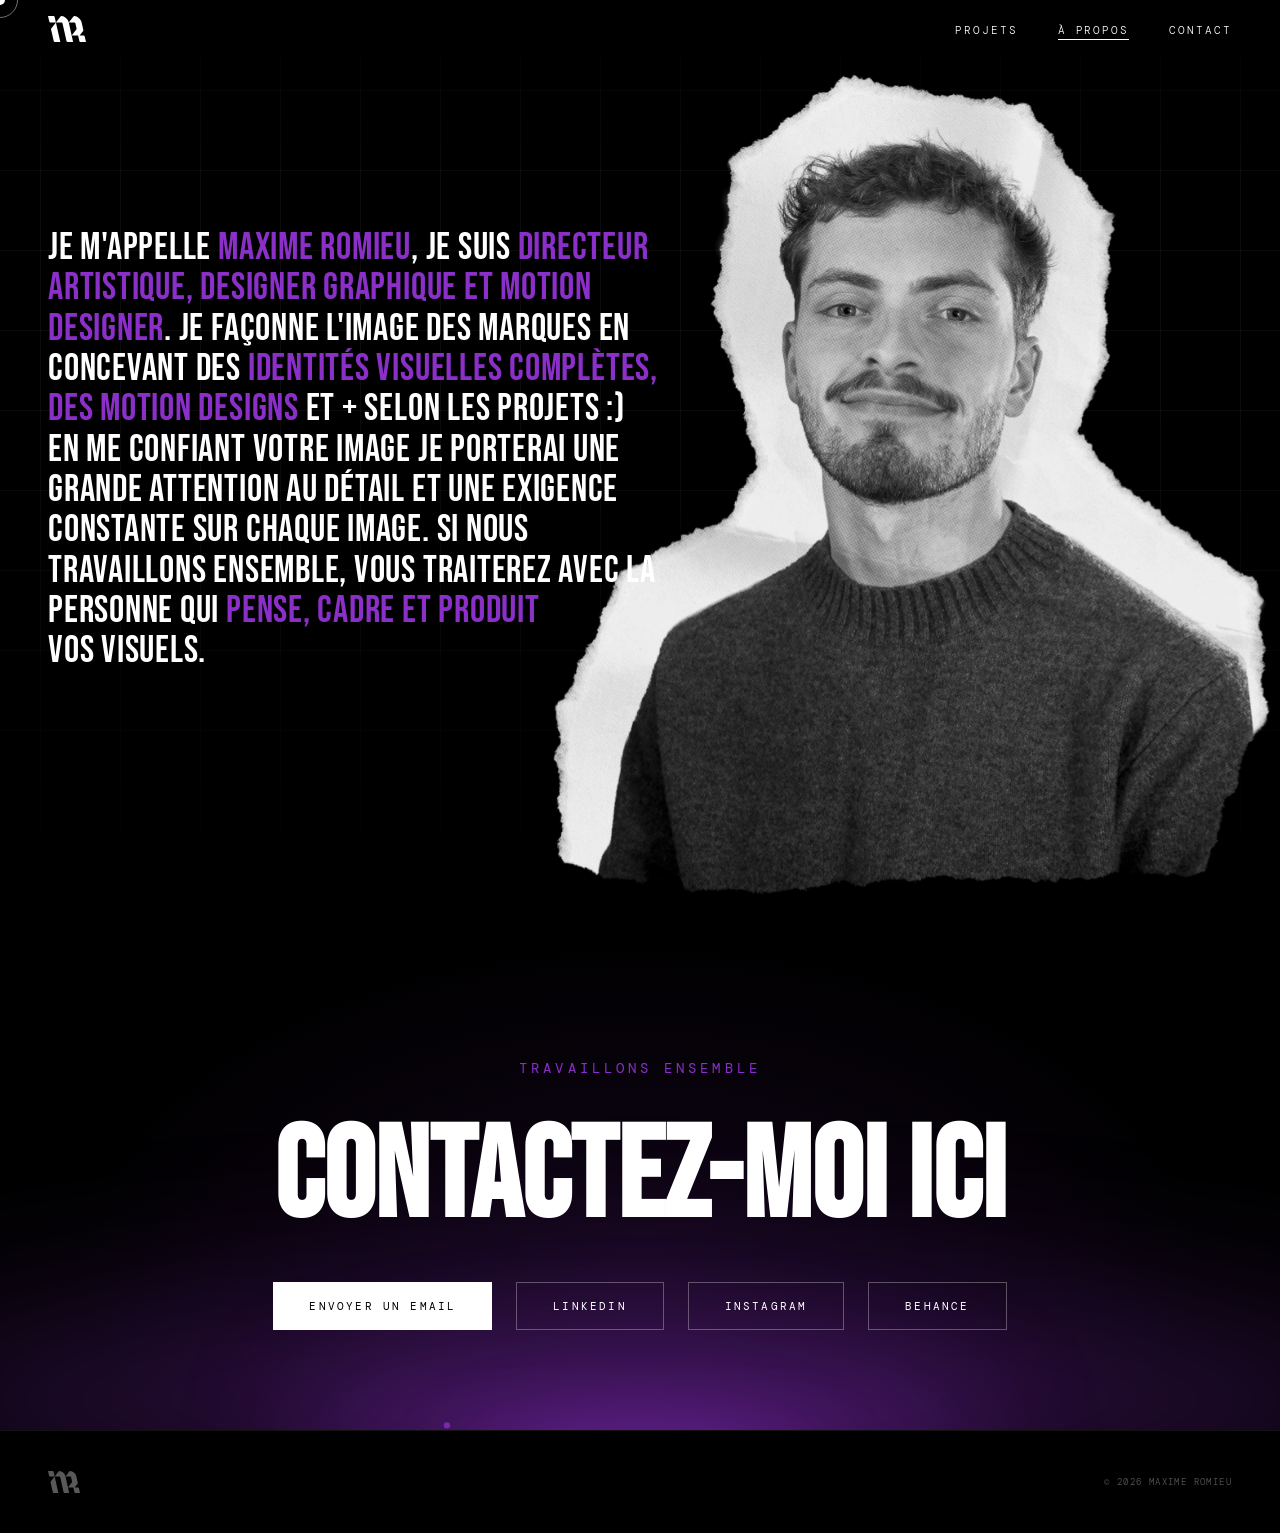
==== commit 8349a538: "Patch 12 avril v2" ====
--- a/a-propos.html
+++ b/a-propos.html
@@ -139,7 +139,6 @@
     <li><a href="a-propos.html" class="mobile-link">À propos</a></li>
     <li><a href="index.html#contact" class="mobile-link">Contact</a></li>
   </ul>
-  <a href="https://www.behance.net/maximeromieu" target="_blank" rel="noopener" class="mobile-cta">Voir Behance</a>
 </div>
 
 <section id="about-hero">
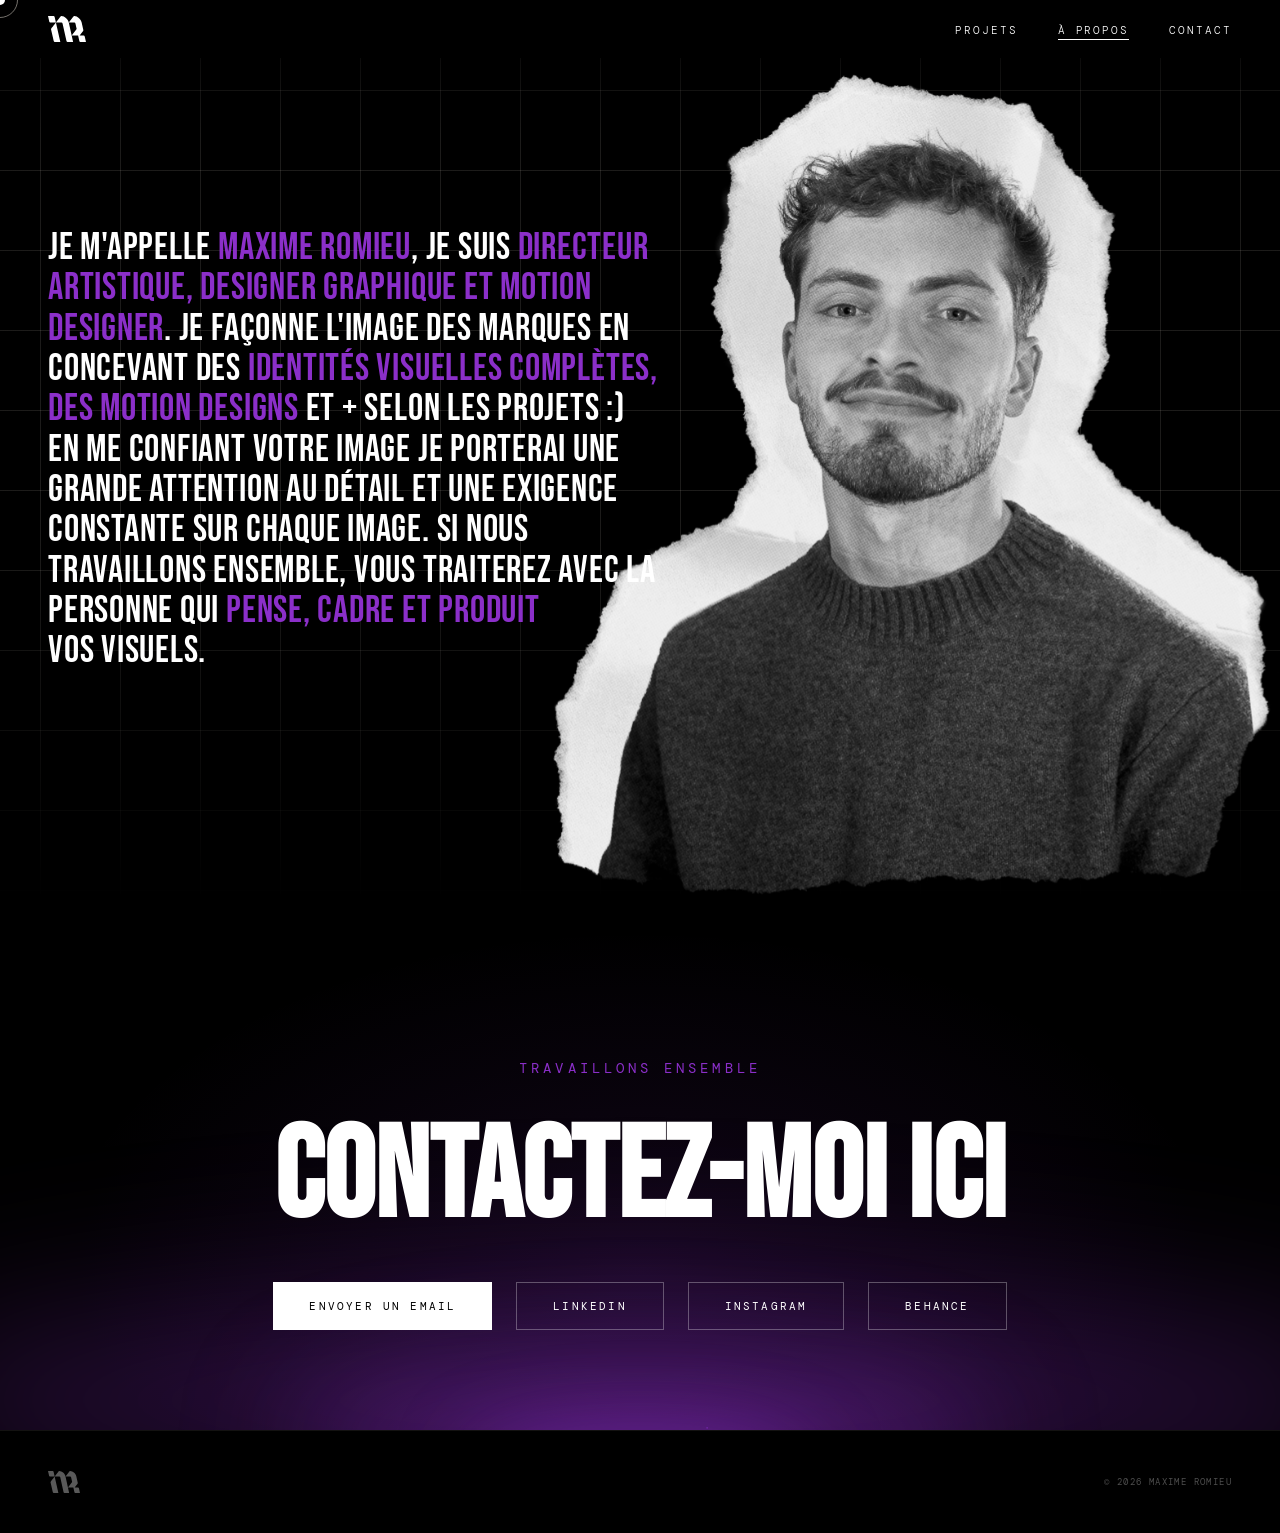
==== commit 3d218932: "Patch 12 avril 2026" ====
--- a/a-propos.html
+++ b/a-propos.html
@@ -3,11 +3,18 @@
 <head>
 <meta charset="UTF-8">
 <meta name="viewport" content="width=device-width, initial-scale=1.0">
-<meta name="description" content="À propos de Maxime Romieu — Directeur Artistique, Designer Graphique et Motion Designer basé en France.">
-<title>À propos | Maxime Romieu</title>
+<meta name="description" content="Maxime Romieu, Directeur Artistique et Designer Graphique freelance. Spécialisé en identité visuelle, branding et motion design. Disponible pour vos projets.">
+<title>À propos — Maxime Romieu | Directeur Artistique freelance</title>
 <link rel="icon" type="image/png" sizes="32x32" href="favicon.png">
 <link rel="shortcut icon" href="favicon.png">
 <link rel="apple-touch-icon" href="favicon.png">
+<link rel="canonical" href="https://maximeromieu.fr/a-propos.html">
+<meta property="og:title" content="À propos — Maxime Romieu | Directeur Artistique freelance">
+<meta property="og:description" content="Maxime Romieu, Directeur Artistique et Designer Graphique freelance. Spécialisé en identité visuelle, branding et motion design.">
+<meta property="og:url" content="https://maximeromieu.fr/a-propos.html">
+<meta property="og:type" content="website">
+<meta property="og:image" content="https://maximeromieu.fr/og-image.png">
+<meta name="robots" content="noimageindex">
 <link rel="preconnect" href="https://fonts.googleapis.com">
 <link rel="preconnect" href="https://fonts.gstatic.com" crossorigin>
 <link href="https://fonts.googleapis.com/css2?family=Bebas+Neue&family=Cormorant+Garamond:ital,wght@0,300;0,400;1,300;1,400&family=DM+Mono:wght@300;400;500&family=Playfair+Display:ital,wght@1,900&display=swap" rel="stylesheet">
@@ -37,7 +44,8 @@
 /* ── HERO ── */
 #about-hero{min-height:100vh;display:flex;flex-direction:column;justify-content:flex-end;padding:0 48px 80px;position:relative;overflow:hidden;isolation:isolate;background:#000}
 .hero-bg{position:absolute;inset:0;background:linear-gradient(to bottom,transparent 45%,#000 100%);z-index:0}
-.hero-grid{position:absolute;inset:0;background-image:linear-gradient(rgba(232,224,213,.05) 1px,transparent 1px),linear-gradient(90deg,rgba(232,224,213,.05) 1px,transparent 1px);background-size:80px 80px;background-position:center center;z-index:0;-webkit-mask-image:linear-gradient(to bottom,transparent 0%,black 20%,black 45%,transparent 100%);mask-image:linear-gradient(to bottom,transparent 0%,black 20%,black 45%,transparent 100%)}
+.hero-grid{position:absolute;inset:0;background-image:linear-gradient(rgba(232,224,213,.12) 1px,transparent 1px),linear-gradient(90deg,rgba(232,224,213,.12) 1px,transparent 1px);background-size:80px 80px;background-position:center center;z-index:0;-webkit-mask-image:linear-gradient(to bottom,transparent 0%,black 15%,black 60%,transparent 100%);mask-image:linear-gradient(to bottom,transparent 0%,black 15%,black 60%,transparent 100%)}
+@media(max-width:768px){.hero-grid{background-size:50px 50px;-webkit-mask-image:linear-gradient(to bottom,transparent 0%,black 10%,black 70%,transparent 100%);mask-image:linear-gradient(to bottom,transparent 0%,black 10%,black 70%,transparent 100%)}}
 .hero-flicker-a,.hero-flicker-b,.hero-flicker-c{position:absolute;bottom:-80px;left:50%;transform:translateX(-50%);border-radius:50%;pointer-events:none}
 .hero-flicker-a{width:140%;height:320px;background:rgba(139,47,201,.28);filter:blur(100px);animation:flicker1 12s ease-in-out infinite}
 .hero-flicker-b{width:900px;height:200px;background:rgba(139,47,201,.38);filter:blur(75px);animation:flicker2 9s ease-in-out infinite}
